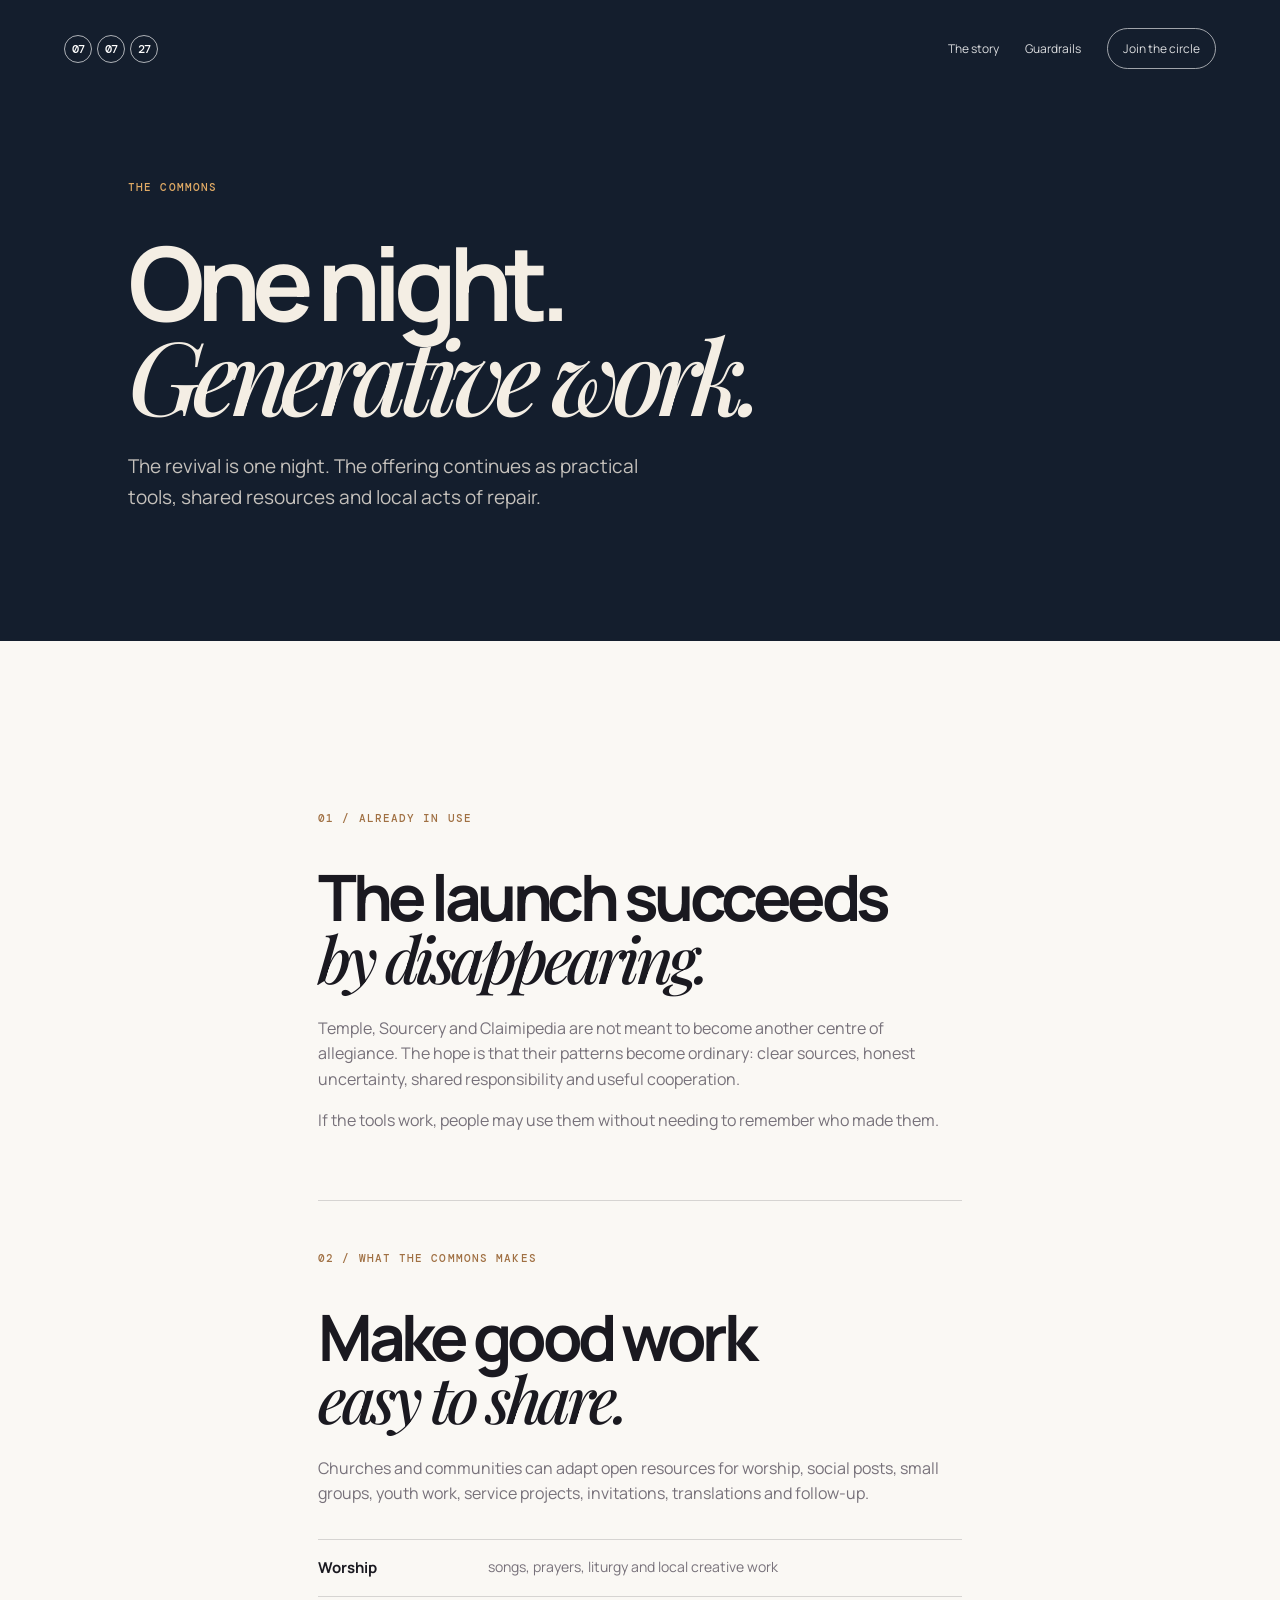
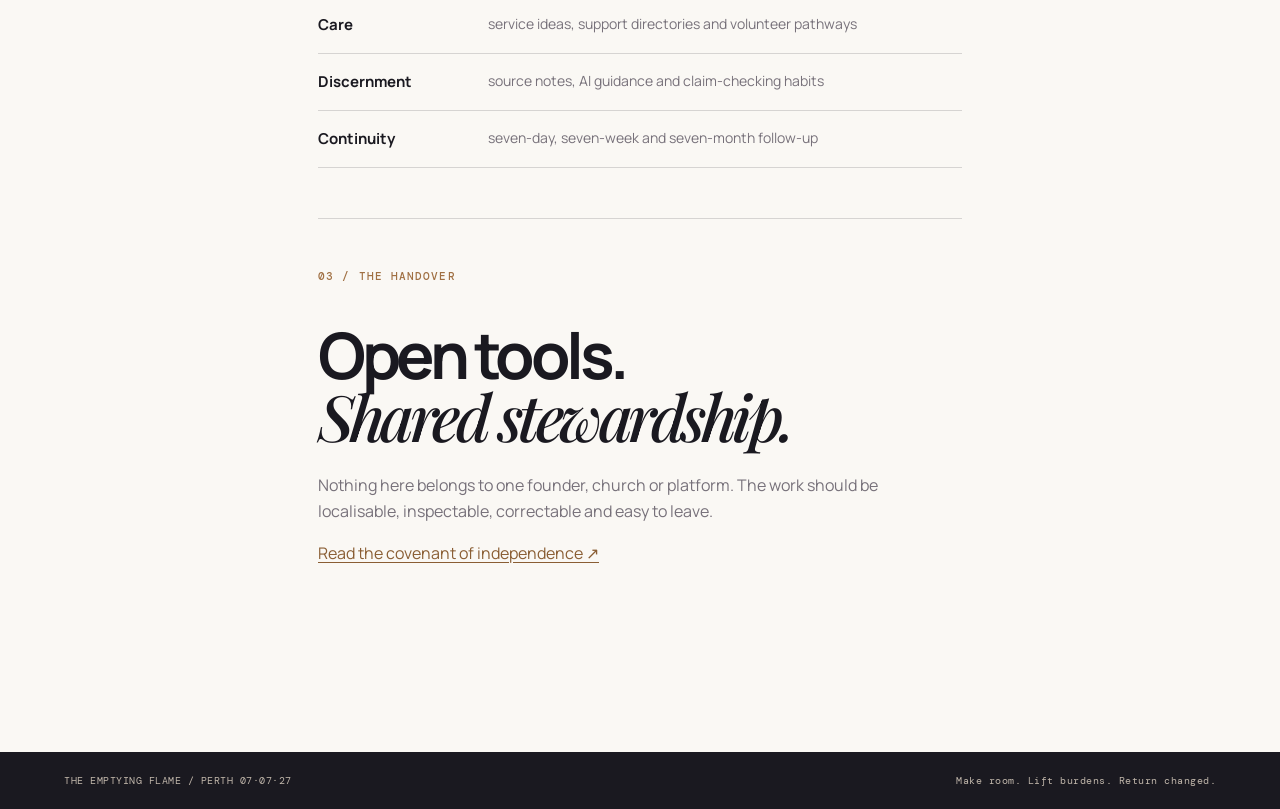
==== commons.html @ be4a9e88 "Expand site around the kenotic architecture" ====
<!doctype html>
<html lang="en-AU"><head><meta charset="utf-8"><meta name="viewport" content="width=device-width, initial-scale=1"><meta name="description" content="The open commons behind The Emptying Flame."><title>The commons — The Emptying Flame</title><link rel="stylesheet" href="styles.css"></head>
<body class="source-page"><header class="site-header source-header"><a class="wordmark" href="index.html#top" aria-label="The Emptying Flame home"><span>07</span><span>07</span><span>27</span></a><nav><a href="story.html">The story</a><a href="guardrails.html">Guardrails</a><a class="nav-cta" href="index.html#join">Join the circle</a></nav></header>
<main><section class="source-hero section-dark"><div class="section-kicker">The commons</div><h1>One night.<br><em>Generative work.</em></h1><p>The revival is one night. The offering continues as practical tools, shared resources and local acts of repair.</p></section>
<section class="source-copy section"><article><div class="section-kicker">01 / Already in use</div><h2>The launch succeeds<br><em>by disappearing.</em></h2><p>Temple, Sourcery and Claimipedia are not meant to become another centre of allegiance. The hope is that their patterns become ordinary: clear sources, honest uncertainty, shared responsibility and useful cooperation.</p><p>If the tools work, people may use them without needing to remember who made them.</p></article>
<article><div class="section-kicker">02 / What the commons makes</div><h2>Make good work<br><em>easy to share.</em></h2><p>Churches and communities can adapt open resources for worship, social posts, small groups, youth work, service projects, invitations, translations and follow-up.</p><div class="commons-list"><div><b>Worship</b><span>songs, prayers, liturgy and local creative work</span></div><div><b>Care</b><span>service ideas, support directories and volunteer pathways</span></div><div><b>Discernment</b><span>source notes, AI guidance and claim-checking habits</span></div><div><b>Continuity</b><span>seven-day, seven-week and seven-month follow-up</span></div></div></article>
<article><div class="section-kicker">03 / The handover</div><h2>Open tools.<br><em>Shared stewardship.</em></h2><p>Nothing here belongs to one founder, church or platform. The work should be localisable, inspectable, correctable and easy to leave.</p><p><a href="guardrails.html">Read the covenant of independence ↗</a></p></article></section></main><footer><span>THE EMPTYING FLAME / PERTH 07·07·27</span><span>Make room. Lift burdens. Return changed.</span></footer></body></html>
---- styles.css ----
@import url('https://fonts.googleapis.com/css2?family=DM+Mono:wght@400;500&family=Manrope:wght@400;500;600;700;800&family=Playfair+Display:ital,wght@0,500;1,500;1,600&display=swap');
:root{--ink:#1a1920;--muted:#77717a;--cream:#f2eee6;--paper:#faf8f4;--blue:#26384e;--blue-deep:#141e2d;--gold:#e0aa65;--line:rgba(26,25,32,.16);--serif:'Playfair Display',Georgia,serif;--sans:'Manrope',Arial,sans-serif;--mono:'DM Mono',monospace}*{box-sizing:border-box}html{scroll-behavior:smooth}body{margin:0;background:var(--paper);color:var(--ink);font-family:var(--sans);line-height:1.6}a{color:inherit}.site-header{position:absolute;z-index:10;top:0;left:0;right:0;display:flex;align-items:center;justify-content:space-between;padding:28px 5vw;color:#fff}.wordmark{display:flex;gap:5px;text-decoration:none;font:500 12px var(--mono);letter-spacing:-.08em}.wordmark span{border:1px solid rgba(255,255,255,.65);border-radius:50%;width:28px;height:28px;display:grid;place-items:center}.site-header nav{display:flex;align-items:center;gap:26px;font-size:12px}.site-header nav a{text-decoration:none;opacity:.85}.site-header nav a:hover{opacity:1}.nav-cta{border:1px solid rgba(255,255,255,.7);padding:10px 15px!important;border-radius:999px}.hero{min-height:860px;height:100vh;max-height:980px;position:relative;display:flex;align-items:flex-end;overflow:hidden;background:#172131;color:#fff}.hero-image{position:absolute;inset:0;background-image:url('assets/perth-revival.jpg');background-size:cover;background-position:center}.hero-shade{position:absolute;inset:0;background:linear-gradient(90deg,rgba(10,17,28,.86) 0%,rgba(10,17,28,.40) 52%,rgba(10,17,28,.08) 100%),linear-gradient(0deg,rgba(10,17,28,.72),transparent 52%)}.hero-copy{position:relative;z-index:1;padding:0 5vw 9vh;max-width:760px}.eyebrow,.section-kicker,.node-tag{font:500 11px var(--mono);letter-spacing:.1em;text-transform:uppercase}.eyebrow{color:#f3cd98;margin-bottom:22px}.hero h1{font-size:clamp(72px,12vw,168px);line-height:.84;letter-spacing:-.08em;margin:0 0 34px;font-weight:800}.hero h1 em,.hero h2 em,.hero h2 span,.join h2 em,.sources h2 em{font-family:var(--serif);font-weight:500;letter-spacing:-.055em}.hero-lede{font-size:clamp(17px,2vw,24px);line-height:1.35;max-width:540px;color:#f1eee9;margin:0 0 30px}.hero-actions{display:flex;align-items:center;gap:24px}.button{display:inline-flex;align-items:center;gap:22px;border:0;border-radius:999px;padding:14px 20px;font:600 12px var(--sans);cursor:pointer;text-decoration:none}.button span{font-size:18px;line-height:0}.button-light{background:#f4e7d4;color:var(--ink)}.button-dark{background:var(--ink);color:#fff}.text-link{font-size:12px;text-decoration:none;border-bottom:1px solid rgba(255,255,255,.7);padding-bottom:5px}.text-link span{font-size:16px;margin-left:8px}.hero-note{position:absolute;z-index:1;right:5vw;bottom:9vh;font:11px/1.6 var(--mono);text-transform:uppercase;letter-spacing:.05em;color:#ddc7a8;text-align:right}.section{padding:120px 10vw}.section-kicker{color:#a07043;margin-bottom:42px}.intro{background:var(--paper)}.intro-grid,.flow-heading,.algebra-intro,.sources-grid{display:grid;grid-template-columns:1fr 1fr;gap:10vw}.intro h2,.flow h2,.algebra h2,.sources h2{font-size:clamp(48px,6vw,88px);line-height:.95;letter-spacing:-.07em;margin:0}.intro-body{max-width:480px}.lead{font-size:23px;line-height:1.35;margin-top:0}.pull-quote{margin-top:48px;padding:24px 0;border-top:1px solid var(--line);border-bottom:1px solid var(--line);font:italic 22px/1.35 var(--serif)}.section-dark{background:var(--blue-deep);color:#f4eee4}.section-dark .section-kicker{color:var(--gold)}.principles-grid{display:grid;grid-template-columns:repeat(4,1fr);gap:22px}.principle-card{border-top:1px solid rgba(255,255,255,.35);padding-top:20px}.principle-card span{font:12px var(--mono);color:var(--gold)}.principle-card h3{font-size:24px;margin:36px 0 12px;letter-spacing:-.04em}.principle-card p{color:#b9b5b1;font-size:14px}.flow{background:#e9e4db}.flow-heading{align-items:end;margin-bottom:80px}.flow-heading p{max-width:380px;margin:0;color:var(--muted);font-size:14px}.timeline{border-top:1px solid var(--line)}.timeline-item{display:grid;grid-template-columns:150px 1fr;gap:5vw;padding:26px 0;border-bottom:1px solid var(--line)}.timeline-item time{font:15px var(--mono);color:#a07043}.timeline-item h3{font-size:24px;margin:0 0 5px;letter-spacing:-.04em}.timeline-item p{margin:0;max-width:620px;color:var(--muted);font-size:14px}.timeline-item.highlight{background:#e0aa65;margin:0 -3vw;padding-left:3vw;padding-right:3vw;border:0}.timeline-item.highlight time,.timeline-item.highlight p{color:#51361e}.algebra{background:var(--blue);color:#f4eee4}.algebra .section-kicker{color:var(--gold)}.algebra-intro p{max-width:420px;color:#c5c1bc;margin:0}.algebra-grid{display:grid;grid-template-columns:repeat(4,1fr);gap:1px;background:rgba(255,255,255,.25);margin-top:80px}.algebra-node{background:var(--blue);padding:28px 24px 34px;min-height:240px}.node-tag{color:var(--gold)}.algebra-node h3{font-size:22px;margin:40px 0 10px}.algebra-node p{color:#c5c1bc;font-size:13px;margin:0}.equation{display:flex;justify-content:center;gap:18px;align-items:center;margin-top:62px;font:15px var(--mono);color:var(--gold)}.equation b{font-size:22px;color:#e9e4db}.join{background:#d4a876;padding-top:90px;padding-bottom:90px}.join-card{display:grid;grid-template-columns:1fr 1fr;gap:10vw;align-items:end}.join h2{font-size:clamp(56px,7vw,96px);line-height:.9;letter-spacing:-.08em;margin:0 0 28px}.join p{max-width:450px}.join form{padding-bottom:4px}.join label{display:block;font:11px var(--mono);text-transform:uppercase;margin-bottom:11px}.form-row{display:flex;gap:10px}.form-row input{width:100%;border:0;border-bottom:1px solid var(--ink);background:transparent;padding:13px 0;font:15px var(--sans);outline:none}.form-note{font:11px var(--mono);color:#6b5035;margin-top:15px!important}.sources{padding-top:90px;padding-bottom:110px}.sources-grid{align-items:start}.sources p{max-width:500px;color:var(--muted);margin-top:0}.sources ul{list-style:none;padding:0;margin:30px 0 0;border-top:1px solid var(--line)}.sources li{border-bottom:1px solid var(--line);padding:13px 0;font-size:13px}.sources a{text-decoration:none}.sources a:hover{text-decoration:underline}footer{display:flex;justify-content:space-between;padding:22px 5vw;background:var(--ink);color:#c1b7ab;font:10px var(--mono);letter-spacing:.05em}@media(max-width:800px){.site-header{padding:20px 6vw}.site-header nav a:not(.nav-cta){display:none}.hero{min-height:750px}.hero-copy{padding:0 7vw 12vh}.hero-note{display:none}.section{padding:80px 7vw}.intro-grid,.flow-heading,.algebra-intro,.sources-grid,.join-card{grid-template-columns:1fr;gap:38px}.principles-grid,.algebra-grid{grid-template-columns:1fr 1fr}.principle-card{min-height:190px}.timeline-item{grid-template-columns:78px 1fr;gap:15px}.timeline-item.highlight{margin:0 -5vw;padding-left:5vw;padding-right:5vw}.equation{gap:8px;font-size:11px}.form-row{display:block}.form-row .button{margin-top:18px}footer{display:block;line-height:2.2}}
/* Full process-algebra presentation: six ordered stages, with a narrow-screen collapse. */
.algebra-grid{grid-template-columns:repeat(3,1fr)}
.equation{flex-wrap:wrap}
.algebra-footnote{max-width:720px;margin:32px auto 0;text-align:center;color:#c5c1bc;font-size:12px}
.algebra-footnote a{color:#f0c27f;text-decoration:underline;text-underline-offset:3px}
.source-page{background:var(--paper)}.source-header{position:absolute}.source-hero{padding:180px 10vw 110px;background:var(--blue-deep);color:#f4eee4}.source-hero h1{font-size:clamp(58px,8vw,118px);line-height:.9;letter-spacing:-.08em;margin:0 0 28px}.source-hero h1 em,.source-copy h2 em{font-family:var(--serif);font-weight:500}.source-hero p{max-width:540px;color:#c5c1bc;font-size:19px}.source-copy{max-width:900px;margin:auto}.source-copy article{padding:50px 0;border-bottom:1px solid var(--line)}.source-copy article:last-child{border-bottom:0}.source-copy h2{font-size:clamp(40px,5vw,70px);line-height:.95;letter-spacing:-.07em;margin:0 0 25px}.source-copy p{max-width:650px;color:var(--muted);font-size:16px}.source-copy a{color:#8a5e34;text-decoration:underline;text-underline-offset:3px}
.architecture-heading{display:grid;grid-template-columns:1fr 1fr;gap:10vw;align-items:end;margin-bottom:60px}.architecture-heading h2{font-size:clamp(48px,6vw,88px);line-height:.95;letter-spacing:-.07em;margin:0}.architecture-heading h2 em{font-family:var(--serif);font-weight:500}.architecture-heading p{max-width:420px;color:#c5c1bc;margin:0}.architecture-grid{display:grid;grid-template-columns:repeat(3,1fr);gap:1px;background:rgba(255,255,255,.25)}.architecture-grid a{background:var(--blue-deep);padding:28px 24px 32px;text-decoration:none;min-height:230px}.architecture-grid a:hover{background:#1b2a40}.architecture-grid span{font:12px var(--mono);color:var(--gold)}.architecture-grid h3{font-size:24px;margin:38px 0 10px}.architecture-grid p{color:#c5c1bc;font-size:13px;min-height:48px}.architecture-grid b{font:11px var(--mono);color:var(--gold);text-transform:uppercase;letter-spacing:.06em}.commons-list{border-top:1px solid var(--line);margin-top:32px}.commons-list div{display:grid;grid-template-columns:150px 1fr;gap:20px;padding:16px 0;border-bottom:1px solid var(--line)}.commons-list b{font-size:15px}.commons-list span{color:var(--muted);font-size:14px}
@media(max-width:520px){.algebra-grid{grid-template-columns:1fr}.algebra-node{min-height:0}}
 .consent{display:flex!important;gap:10px;align-items:flex-start;margin-top:16px;color:#51361e;font:11px/1.5 var(--mono)!important;text-transform:none!important}.consent input{margin-top:3px;accent-color:var(--ink)}.consent span{max-width:430px}
@media(max-width:800px){.architecture-heading{grid-template-columns:1fr;gap:38px}.architecture-grid{grid-template-columns:1fr}.architecture-grid a{min-height:0}.commons-list div{grid-template-columns:1fr;gap:4px}}
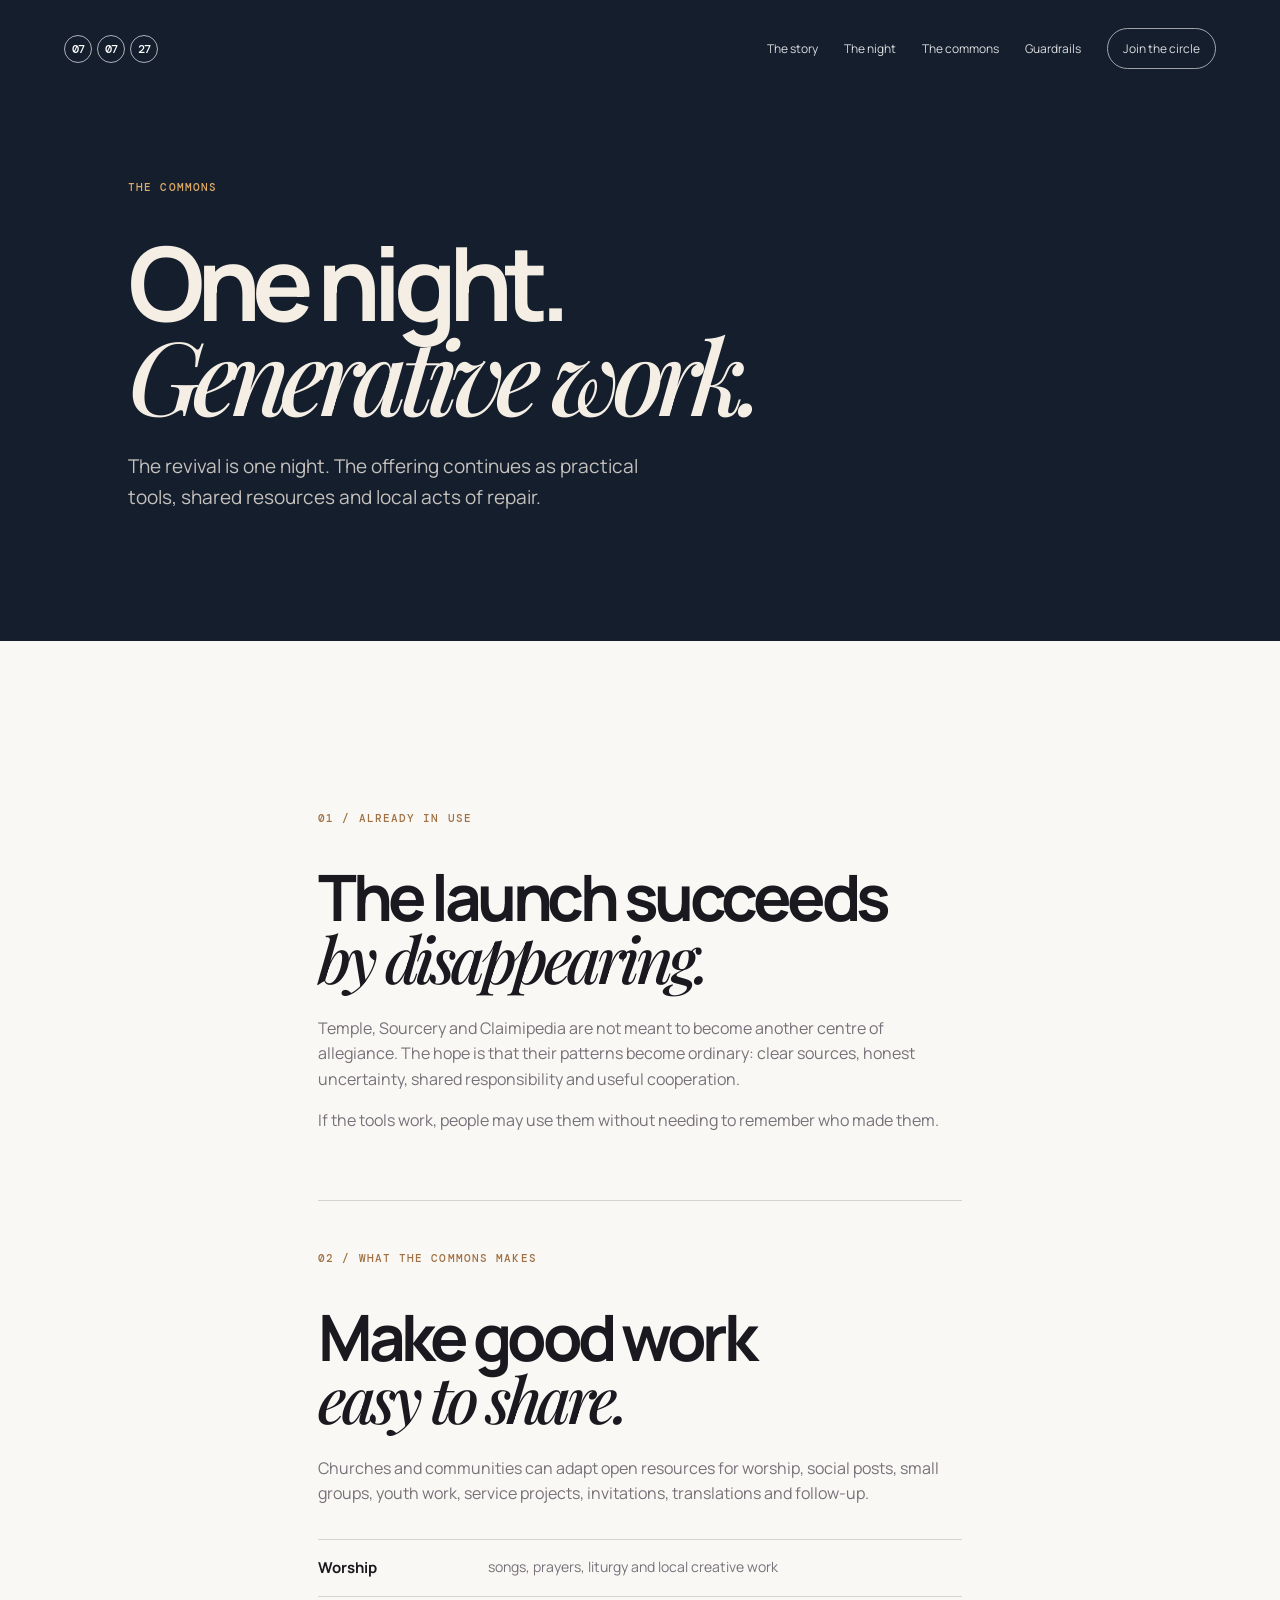
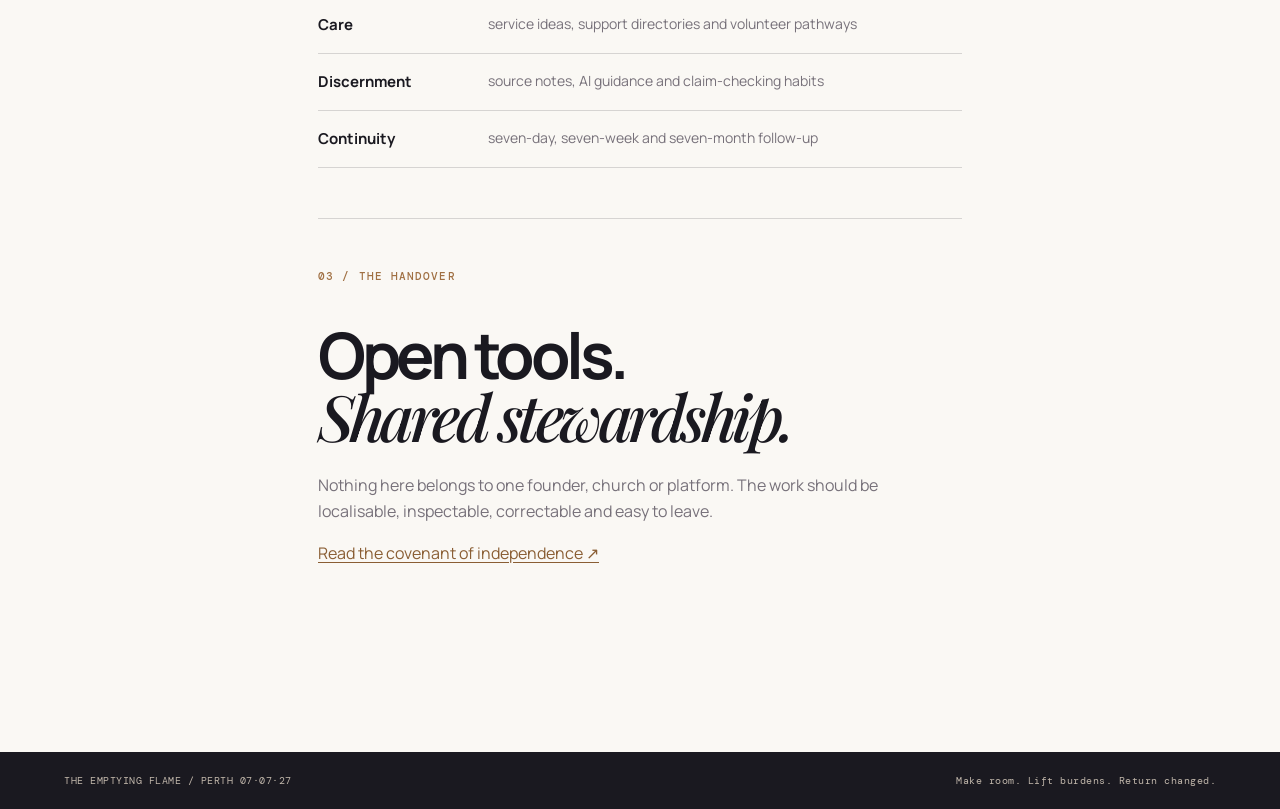
==== commit 3a483ef4: "Unify navigation across event pages" ====
--- a/commons.html
+++ b/commons.html
@@ -1,6 +1,6 @@
 <!doctype html>
 <html lang="en-AU"><head><meta charset="utf-8"><meta name="viewport" content="width=device-width, initial-scale=1"><meta name="description" content="The open commons behind The Emptying Flame."><title>The commons — The Emptying Flame</title><link rel="stylesheet" href="styles.css"></head>
-<body class="source-page"><header class="site-header source-header"><a class="wordmark" href="index.html#top" aria-label="The Emptying Flame home"><span>07</span><span>07</span><span>27</span></a><nav><a href="story.html">The story</a><a href="guardrails.html">Guardrails</a><a class="nav-cta" href="index.html#join">Join the circle</a></nav></header>
+<body class="source-page"><header class="site-header source-header"><a class="wordmark" href="index.html#top" aria-label="The Emptying Flame home"><span>07</span><span>07</span><span>27</span></a><nav><a href="story.html">The story</a><a href="index.html#flow">The night</a><a href="commons.html">The commons</a><a href="guardrails.html">Guardrails</a><a class="nav-cta" href="index.html#join">Join the circle</a></nav></header>
 <main><section class="source-hero section-dark"><div class="section-kicker">The commons</div><h1>One night.<br><em>Generative work.</em></h1><p>The revival is one night. The offering continues as practical tools, shared resources and local acts of repair.</p></section>
 <section class="source-copy section"><article><div class="section-kicker">01 / Already in use</div><h2>The launch succeeds<br><em>by disappearing.</em></h2><p>Temple, Sourcery and Claimipedia are not meant to become another centre of allegiance. The hope is that their patterns become ordinary: clear sources, honest uncertainty, shared responsibility and useful cooperation.</p><p>If the tools work, people may use them without needing to remember who made them.</p></article>
 <article><div class="section-kicker">02 / What the commons makes</div><h2>Make good work<br><em>easy to share.</em></h2><p>Churches and communities can adapt open resources for worship, social posts, small groups, youth work, service projects, invitations, translations and follow-up.</p><div class="commons-list"><div><b>Worship</b><span>songs, prayers, liturgy and local creative work</span></div><div><b>Care</b><span>service ideas, support directories and volunteer pathways</span></div><div><b>Discernment</b><span>source notes, AI guidance and claim-checking habits</span></div><div><b>Continuity</b><span>seven-day, seven-week and seven-month follow-up</span></div></div></article>
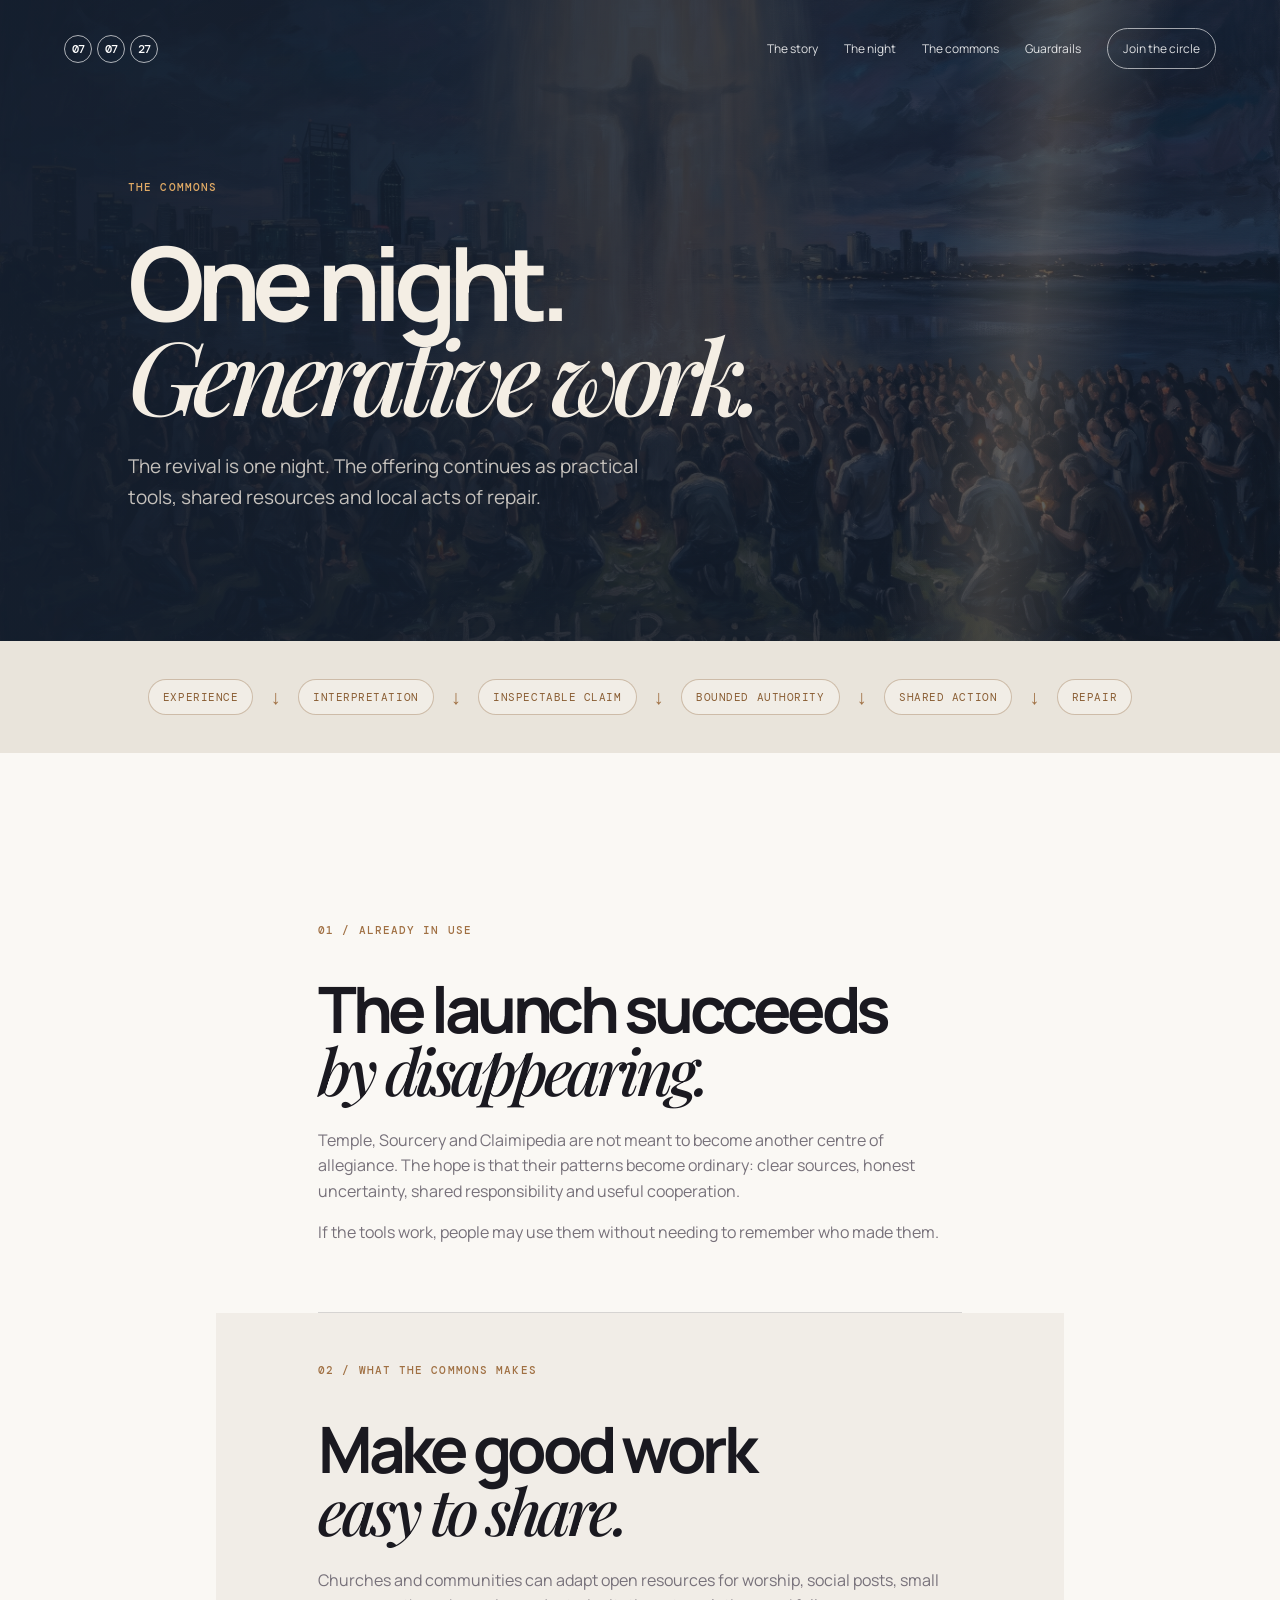
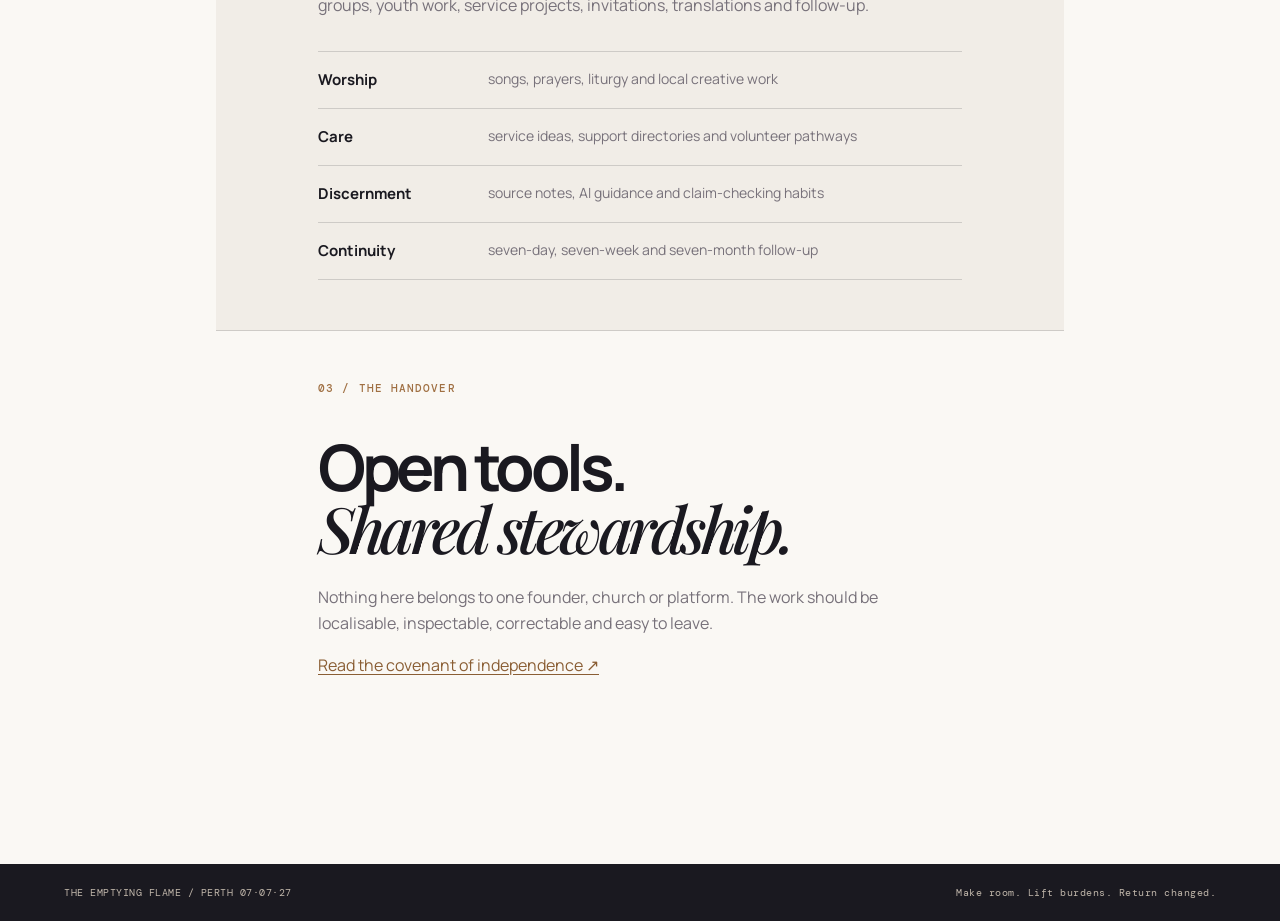
==== commit a8df05f7: "Add shared visual language across deeper pages" ====
--- a/commons.html
+++ b/commons.html
@@ -2,6 +2,7 @@
 <html lang="en-AU"><head><meta charset="utf-8"><meta name="viewport" content="width=device-width, initial-scale=1"><meta name="description" content="The open commons behind The Emptying Flame."><title>The commons — The Emptying Flame</title><link rel="stylesheet" href="styles.css"></head>
 <body class="source-page"><header class="site-header source-header"><a class="wordmark" href="index.html#top" aria-label="The Emptying Flame home"><span>07</span><span>07</span><span>27</span></a><nav><a href="story.html">The story</a><a href="index.html#flow">The night</a><a href="commons.html">The commons</a><a href="guardrails.html">Guardrails</a><a class="nav-cta" href="index.html#join">Join the circle</a></nav></header>
 <main><section class="source-hero section-dark"><div class="section-kicker">The commons</div><h1>One night.<br><em>Generative work.</em></h1><p>The revival is one night. The offering continues as practical tools, shared resources and local acts of repair.</p></section>
+<section class="architecture-flow" aria-label="From experience to repair"><span>experience</span><b>↓</b><span>interpretation</span><b>↓</b><span>inspectable claim</span><b>↓</b><span>bounded authority</span><b>↓</b><span>shared action</span><b>↓</b><span>repair</span></section>
 <section class="source-copy section"><article><div class="section-kicker">01 / Already in use</div><h2>The launch succeeds<br><em>by disappearing.</em></h2><p>Temple, Sourcery and Claimipedia are not meant to become another centre of allegiance. The hope is that their patterns become ordinary: clear sources, honest uncertainty, shared responsibility and useful cooperation.</p><p>If the tools work, people may use them without needing to remember who made them.</p></article>
 <article><div class="section-kicker">02 / What the commons makes</div><h2>Make good work<br><em>easy to share.</em></h2><p>Churches and communities can adapt open resources for worship, social posts, small groups, youth work, service projects, invitations, translations and follow-up.</p><div class="commons-list"><div><b>Worship</b><span>songs, prayers, liturgy and local creative work</span></div><div><b>Care</b><span>service ideas, support directories and volunteer pathways</span></div><div><b>Discernment</b><span>source notes, AI guidance and claim-checking habits</span></div><div><b>Continuity</b><span>seven-day, seven-week and seven-month follow-up</span></div></div></article>
 <article><div class="section-kicker">03 / The handover</div><h2>Open tools.<br><em>Shared stewardship.</em></h2><p>Nothing here belongs to one founder, church or platform. The work should be localisable, inspectable, correctable and easy to leave.</p><p><a href="guardrails.html">Read the covenant of independence ↗</a></p></article></section></main><footer><span>THE EMPTYING FLAME / PERTH 07·07·27</span><span>Make room. Lift burdens. Return changed.</span></footer></body></html>
--- a/styles.css
+++ b/styles.css
@@ -5,8 +5,11 @@
 .equation{flex-wrap:wrap}
 .algebra-footnote{max-width:720px;margin:32px auto 0;text-align:center;color:#c5c1bc;font-size:12px}
 .algebra-footnote a{color:#f0c27f;text-decoration:underline;text-underline-offset:3px}
-.source-page{background:var(--paper)}.source-header{position:absolute}.source-hero{padding:180px 10vw 110px;background:var(--blue-deep);color:#f4eee4}.source-hero h1{font-size:clamp(58px,8vw,118px);line-height:.9;letter-spacing:-.08em;margin:0 0 28px}.source-hero h1 em,.source-copy h2 em{font-family:var(--serif);font-weight:500}.source-hero p{max-width:540px;color:#c5c1bc;font-size:19px}.source-copy{max-width:900px;margin:auto}.source-copy article{padding:50px 0;border-bottom:1px solid var(--line)}.source-copy article:last-child{border-bottom:0}.source-copy h2{font-size:clamp(40px,5vw,70px);line-height:.95;letter-spacing:-.07em;margin:0 0 25px}.source-copy p{max-width:650px;color:var(--muted);font-size:16px}.source-copy a{color:#8a5e34;text-decoration:underline;text-underline-offset:3px}
+.source-page{background:var(--paper)}.source-header{position:absolute}.source-hero{position:relative;overflow:hidden;padding:180px 10vw 110px;background:linear-gradient(90deg,rgba(20,30,45,.96),rgba(20,30,45,.72)),url('assets/perth-revival.jpg') center 42%/cover;color:#f4eee4}.source-hero:after{content:"";position:absolute;right:12%;top:-20%;width:16%;height:150%;background:linear-gradient(90deg,transparent,rgba(244,210,163,.18),transparent);transform:rotate(8deg);pointer-events:none}.source-hero>*{position:relative;z-index:1}.source-hero h1{font-size:clamp(58px,8vw,118px);line-height:.9;letter-spacing:-.08em;margin:0 0 28px}.source-hero h1 em,.source-copy h2 em{font-family:var(--serif);font-weight:500}.source-hero p{max-width:540px;color:#c5c1bc;font-size:19px}.source-copy{max-width:900px;margin:auto}.source-copy article{padding:50px 0;border-bottom:1px solid var(--line)}.source-copy article:nth-child(even){background:rgba(233,228,219,.5);margin-left:-8vw;margin-right:-8vw;padding-left:8vw;padding-right:8vw}.source-copy article:last-child{border-bottom:0}.source-copy h2{font-size:clamp(40px,5vw,70px);line-height:.95;letter-spacing:-.07em;margin:0 0 25px}.source-copy p{max-width:650px;color:var(--muted);font-size:16px}.source-copy a{color:#8a5e34;text-decoration:underline;text-underline-offset:3px}
+.testimony-quote{display:flex;align-items:baseline;gap:22px;margin-top:44px;color:#f0c27f}.testimony-quote span{font:italic clamp(24px,3vw,38px)/1.1 var(--serif)}.testimony-quote small{font:11px var(--mono);letter-spacing:.06em;text-transform:uppercase;color:#d7c7b6}.testimony-path,.architecture-flow{display:flex;justify-content:center;align-items:center;gap:16px;flex-wrap:wrap;padding:28px 7vw;background:#e0aa65;color:#51361e;font:11px var(--mono);letter-spacing:.05em;text-transform:uppercase}.testimony-path b{font-size:18px;font-weight:400}.architecture-flow{background:#e9e4db;color:#8a5e34;padding-top:38px;padding-bottom:38px}.architecture-flow b{font-size:20px;font-weight:400;color:#a07043}.architecture-flow span{padding:10px 14px;border:1px solid rgba(138,94,52,.35);border-radius:999px;background:rgba(250,248,244,.45)}
 .architecture-heading{display:grid;grid-template-columns:1fr 1fr;gap:10vw;align-items:end;margin-bottom:60px}.architecture-heading h2{font-size:clamp(48px,6vw,88px);line-height:.95;letter-spacing:-.07em;margin:0}.architecture-heading h2 em{font-family:var(--serif);font-weight:500}.architecture-heading p{max-width:420px;color:#c5c1bc;margin:0}.architecture-grid{display:grid;grid-template-columns:repeat(3,1fr);gap:1px;background:rgba(255,255,255,.25)}.architecture-grid a{background:var(--blue-deep);padding:28px 24px 32px;text-decoration:none;min-height:230px}.architecture-grid a:hover{background:#1b2a40}.architecture-grid span{font:12px var(--mono);color:var(--gold)}.architecture-grid h3{font-size:24px;margin:38px 0 10px}.architecture-grid p{color:#c5c1bc;font-size:13px;min-height:48px}.architecture-grid b{font:11px var(--mono);color:var(--gold);text-transform:uppercase;letter-spacing:.06em}.commons-list{border-top:1px solid var(--line);margin-top:32px}.commons-list div{display:grid;grid-template-columns:150px 1fr;gap:20px;padding:16px 0;border-bottom:1px solid var(--line)}.commons-list b{font-size:15px}.commons-list span{color:var(--muted);font-size:14px}
 @media(max-width:520px){.algebra-grid{grid-template-columns:1fr}.algebra-node{min-height:0}}
  .consent{display:flex!important;gap:10px;align-items:flex-start;margin-top:16px;color:#51361e;font:11px/1.5 var(--mono)!important;text-transform:none!important}.consent input{margin-top:3px;accent-color:var(--ink)}.consent span{max-width:430px}
 @media(max-width:800px){.architecture-heading{grid-template-columns:1fr;gap:38px}.architecture-grid{grid-template-columns:1fr}.architecture-grid a{min-height:0}.commons-list div{grid-template-columns:1fr;gap:4px}}
+@media(max-width:800px){.site-header{align-items:flex-start;gap:12px}.site-header nav{display:flex;gap:9px;flex-wrap:wrap;justify-content:flex-end;max-width:78%;font-size:10px;line-height:1.2}.site-header nav a:not(.nav-cta){display:inline}.site-header nav a{white-space:nowrap}.nav-cta{padding:7px 10px!important}}
+@media(max-width:520px){.source-copy article:nth-child(even){margin-left:-7vw;margin-right:-7vw;padding-left:7vw;padding-right:7vw}.testimony-quote{display:block}.testimony-quote small{display:block;margin-top:12px}.testimony-path,.architecture-flow{gap:8px;font-size:9px}.architecture-flow b{width:100%;text-align:center;line-height:.6}}
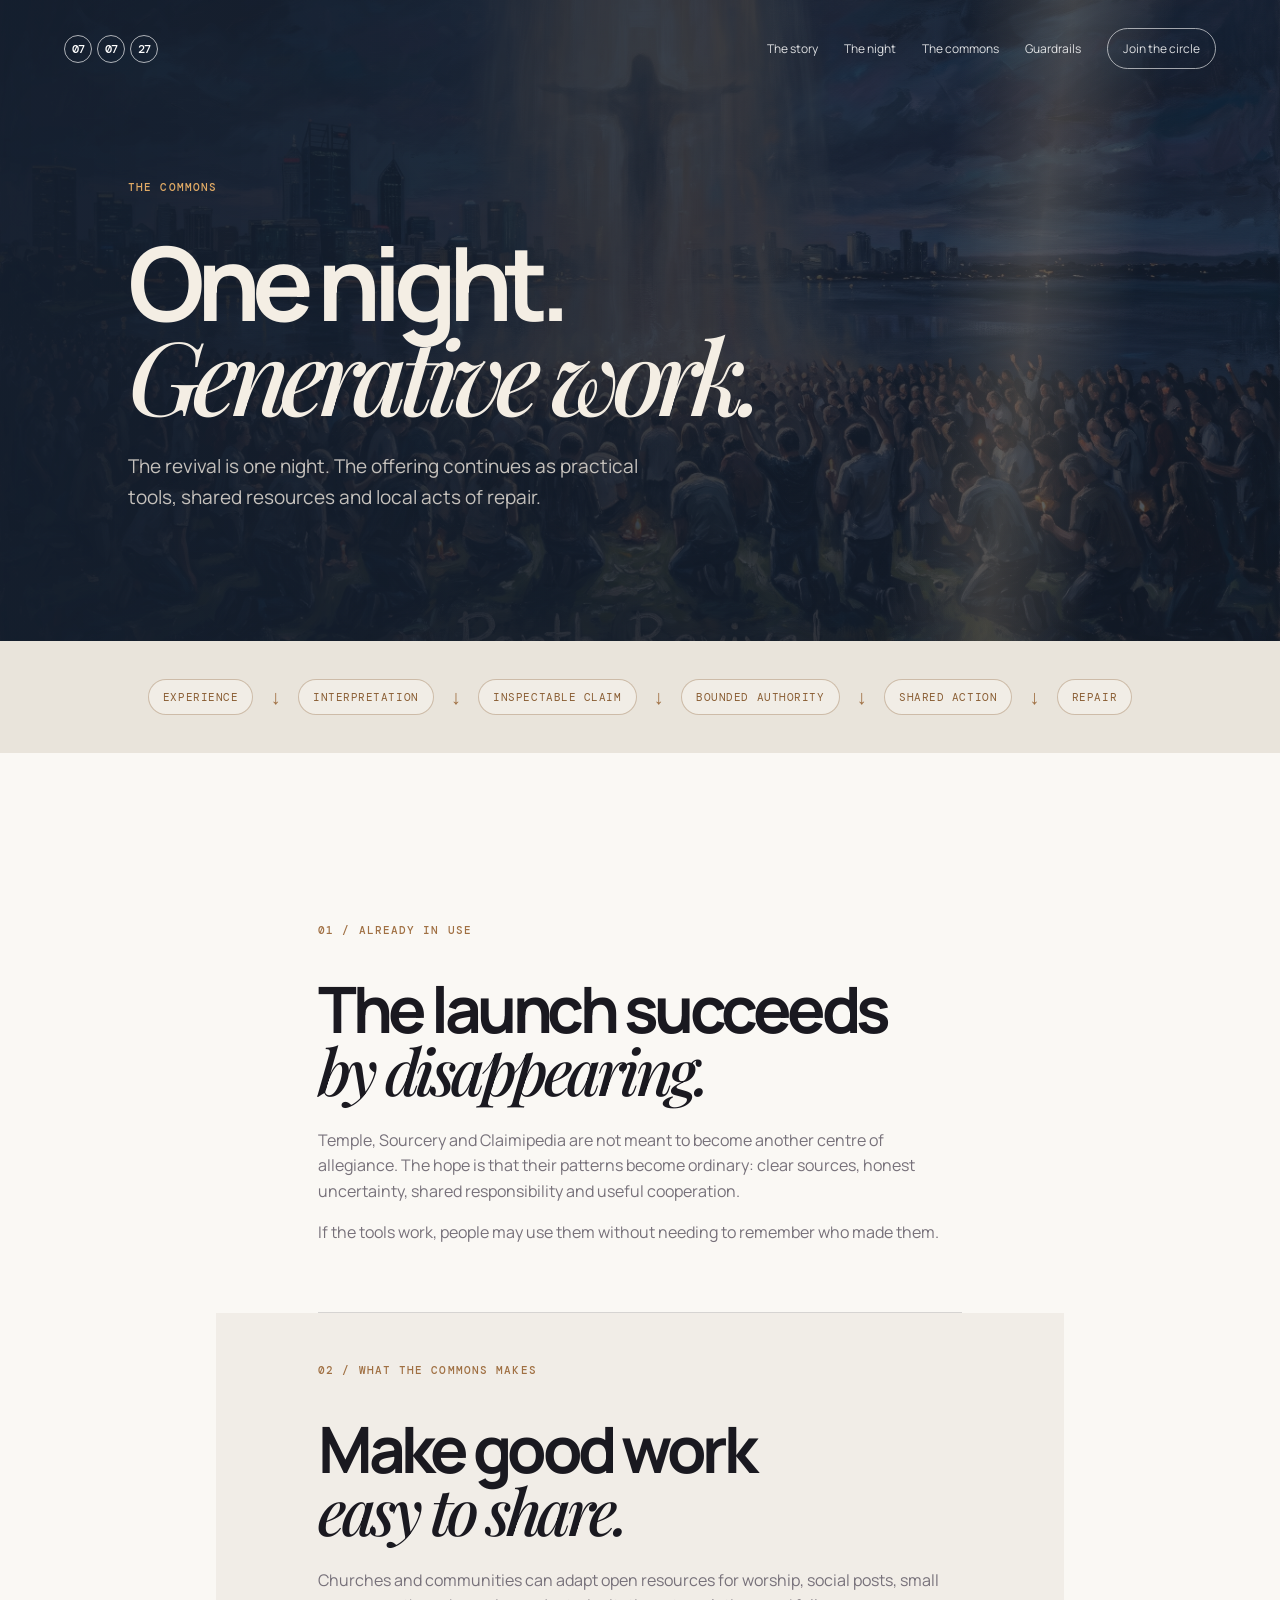
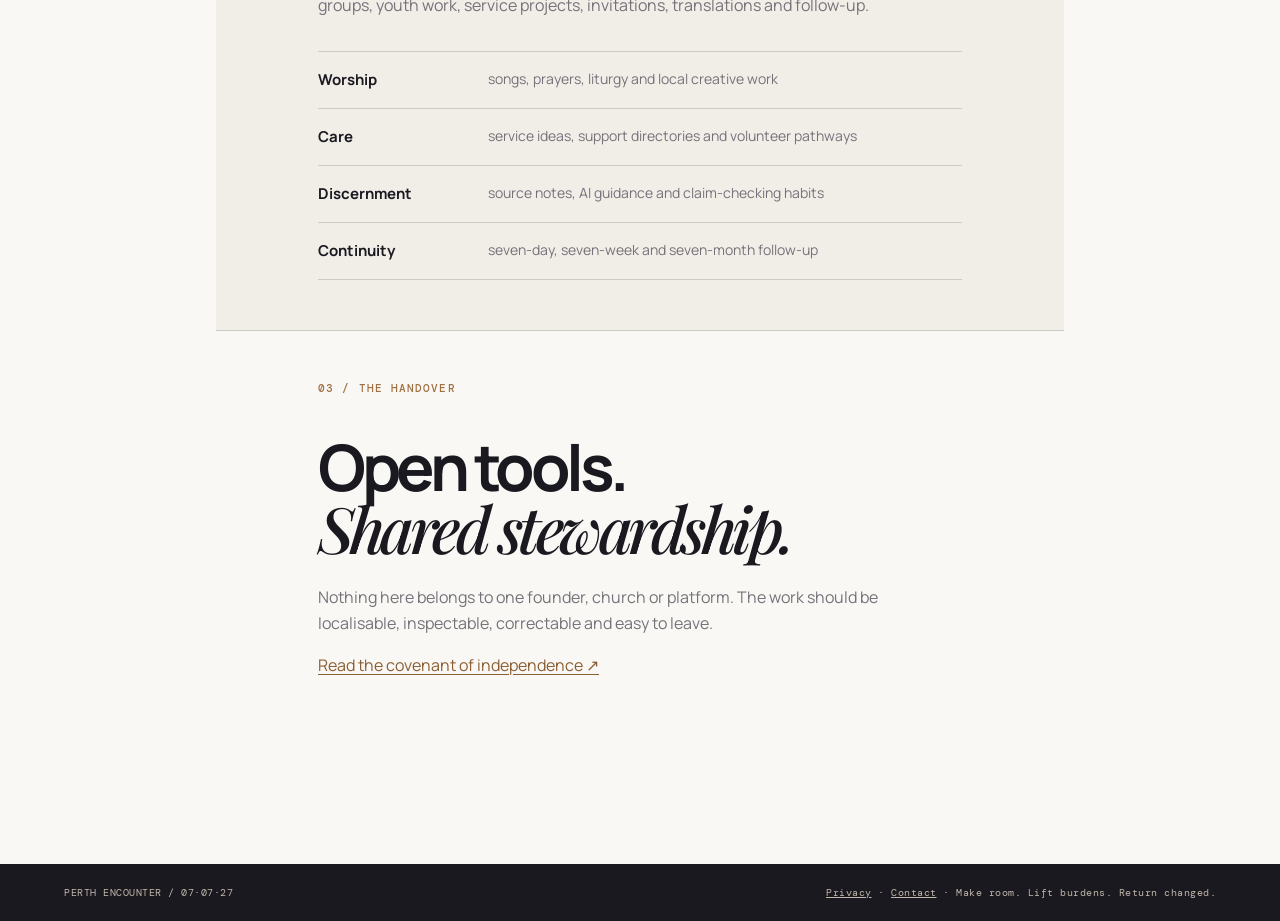
==== commit b7b10924: "Complete Perth Encounter website" ====
--- a/commons.html
+++ b/commons.html
@@ -1,8 +1,8 @@
-<!doctype html>
-<html lang="en-AU"><head><meta charset="utf-8"><meta name="viewport" content="width=device-width, initial-scale=1"><meta name="description" content="The open commons behind The Emptying Flame."><title>The commons — The Emptying Flame</title><link rel="stylesheet" href="styles.css"></head>
-<body class="source-page"><header class="site-header source-header"><a class="wordmark" href="index.html#top" aria-label="The Emptying Flame home"><span>07</span><span>07</span><span>27</span></a><nav><a href="story.html">The story</a><a href="index.html#flow">The night</a><a href="commons.html">The commons</a><a href="guardrails.html">Guardrails</a><a class="nav-cta" href="index.html#join">Join the circle</a></nav></header>
+<!doctype html><script defer src="script.js"></script>
+<html lang="en-AU"><head><meta charset="utf-8"><meta name="viewport" content="width=device-width, initial-scale=1"><meta name="description" content="The open commons behind Perth Encounter."><title>The commons — Perth Encounter</title><link rel="stylesheet" href="styles.css"></head>
+<body class="source-page"><header class="site-header source-header"><a class="wordmark" href="index.html#top" aria-label="Perth Encounter home"><span>07</span><span>07</span><span>27</span></a><button class="menu-toggle" type="button" aria-expanded="false" aria-controls="site-nav">Menu</button><nav id="site-nav" aria-label="Main navigation"><a href="story.html">The story</a><a href="index.html#flow">The night</a><a href="commons.html">The commons</a><a href="guardrails.html">Guardrails</a><a class="nav-cta" href="index.html#join">Join the circle</a></nav></header>
 <main><section class="source-hero section-dark"><div class="section-kicker">The commons</div><h1>One night.<br><em>Generative work.</em></h1><p>The revival is one night. The offering continues as practical tools, shared resources and local acts of repair.</p></section>
 <section class="architecture-flow" aria-label="From experience to repair"><span>experience</span><b>↓</b><span>interpretation</span><b>↓</b><span>inspectable claim</span><b>↓</b><span>bounded authority</span><b>↓</b><span>shared action</span><b>↓</b><span>repair</span></section>
 <section class="source-copy section"><article><div class="section-kicker">01 / Already in use</div><h2>The launch succeeds<br><em>by disappearing.</em></h2><p>Temple, Sourcery and Claimipedia are not meant to become another centre of allegiance. The hope is that their patterns become ordinary: clear sources, honest uncertainty, shared responsibility and useful cooperation.</p><p>If the tools work, people may use them without needing to remember who made them.</p></article>
 <article><div class="section-kicker">02 / What the commons makes</div><h2>Make good work<br><em>easy to share.</em></h2><p>Churches and communities can adapt open resources for worship, social posts, small groups, youth work, service projects, invitations, translations and follow-up.</p><div class="commons-list"><div><b>Worship</b><span>songs, prayers, liturgy and local creative work</span></div><div><b>Care</b><span>service ideas, support directories and volunteer pathways</span></div><div><b>Discernment</b><span>source notes, AI guidance and claim-checking habits</span></div><div><b>Continuity</b><span>seven-day, seven-week and seven-month follow-up</span></div></div></article>
-<article><div class="section-kicker">03 / The handover</div><h2>Open tools.<br><em>Shared stewardship.</em></h2><p>Nothing here belongs to one founder, church or platform. The work should be localisable, inspectable, correctable and easy to leave.</p><p><a href="guardrails.html">Read the covenant of independence ↗</a></p></article></section></main><footer><span>THE EMPTYING FLAME / PERTH 07·07·27</span><span>Make room. Lift burdens. Return changed.</span></footer></body></html>
+<article><div class="section-kicker">03 / The handover</div><h2>Open tools.<br><em>Shared stewardship.</em></h2><p>Nothing here belongs to one founder, church or platform. The work should be localisable, inspectable, correctable and easy to leave.</p><p><a href="guardrails.html">Read the covenant of independence ↗</a></p></article></section></main><footer><span>PERTH ENCOUNTER / 07·07·27</span><span><a href="privacy.html">Privacy</a> · <a href="contact.html">Contact</a> · Make room. Lift burdens. Return changed.</span></footer></body></html>
--- a/styles.css
+++ b/styles.css
@@ -13,3 +13,6 @@
 @media(max-width:800px){.architecture-heading{grid-template-columns:1fr;gap:38px}.architecture-grid{grid-template-columns:1fr}.architecture-grid a{min-height:0}.commons-list div{grid-template-columns:1fr;gap:4px}}
 @media(max-width:800px){.site-header{align-items:flex-start;gap:12px}.site-header nav{display:flex;gap:9px;flex-wrap:wrap;justify-content:flex-end;max-width:78%;font-size:10px;line-height:1.2}.site-header nav a:not(.nav-cta){display:inline}.site-header nav a{white-space:nowrap}.nav-cta{padding:7px 10px!important}}
 @media(max-width:520px){.source-copy article:nth-child(even){margin-left:-7vw;margin-right:-7vw;padding-left:7vw;padding-right:7vw}.testimony-quote{display:block}.testimony-quote small{display:block;margin-top:12px}.testimony-path,.architecture-flow{gap:8px;font-size:9px}.architecture-flow b{width:100%;text-align:center;line-height:.6}}
+.menu-toggle{display:none;border:1px solid rgba(255,255,255,.7);border-radius:999px;background:transparent;color:#fff;padding:8px 12px;font:500 11px var(--mono);cursor:pointer}.site-header a:focus-visible,.site-header button:focus-visible,.button:focus-visible,.source-copy a:focus-visible,.sources a:focus-visible,footer a:focus-visible{outline:3px solid var(--gold);outline-offset:4px}.form-row input:focus-visible{outline:2px solid var(--ink);outline-offset:4px}.source-copy article:nth-child(even) a{color:#6f4b2d}
+@media(max-width:800px){.menu-toggle{display:block;margin-left:auto}.site-header nav{display:none}.site-header nav.is-open{display:flex;position:absolute;top:68px;right:6vw;max-width:calc(100% - 12vw);padding:14px;background:rgba(20,30,45,.96);border:1px solid rgba(255,255,255,.25);border-radius:14px;box-shadow:0 16px 35px rgba(0,0,0,.25);flex-direction:column;align-items:flex-end;gap:14px}.site-header nav.is-open .nav-cta{margin-top:3px}}
+@media(prefers-reduced-motion:reduce){html{scroll-behavior:auto}.hero-image,.source-hero:after{transition:none}}
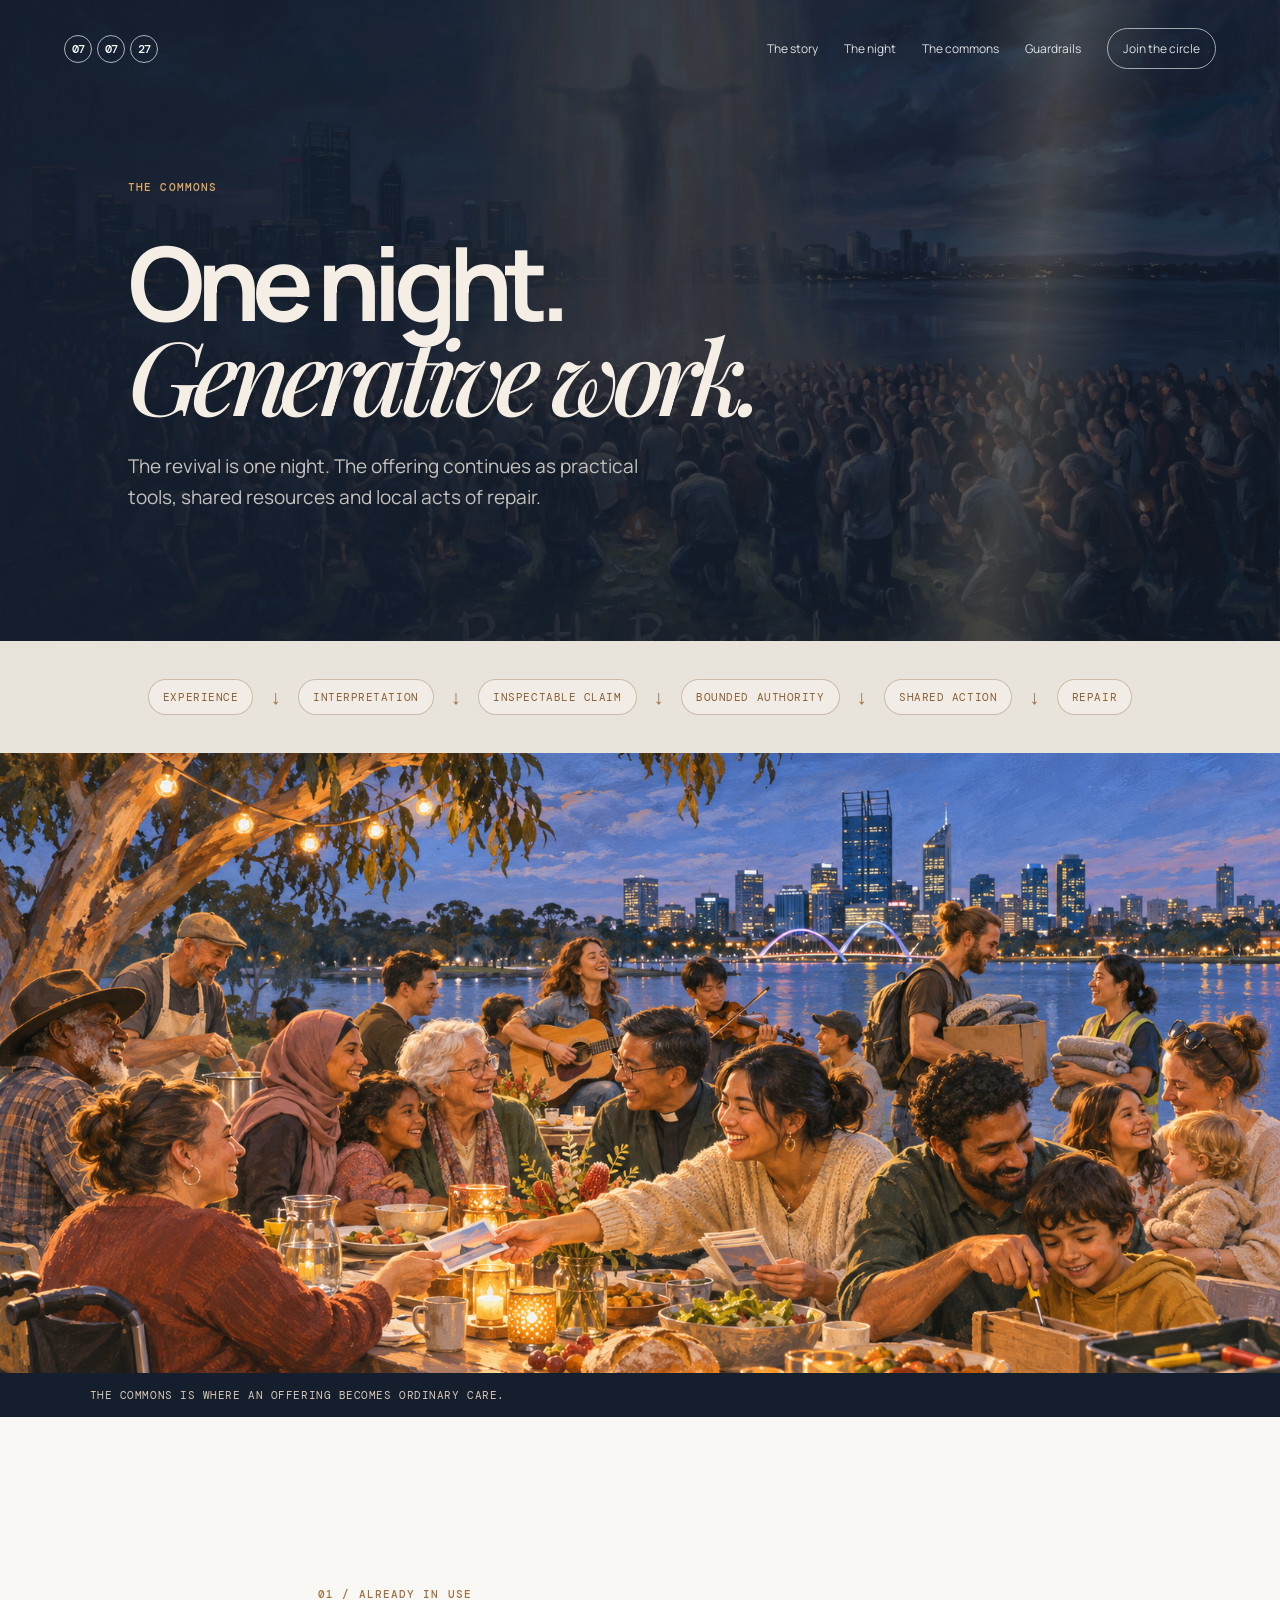
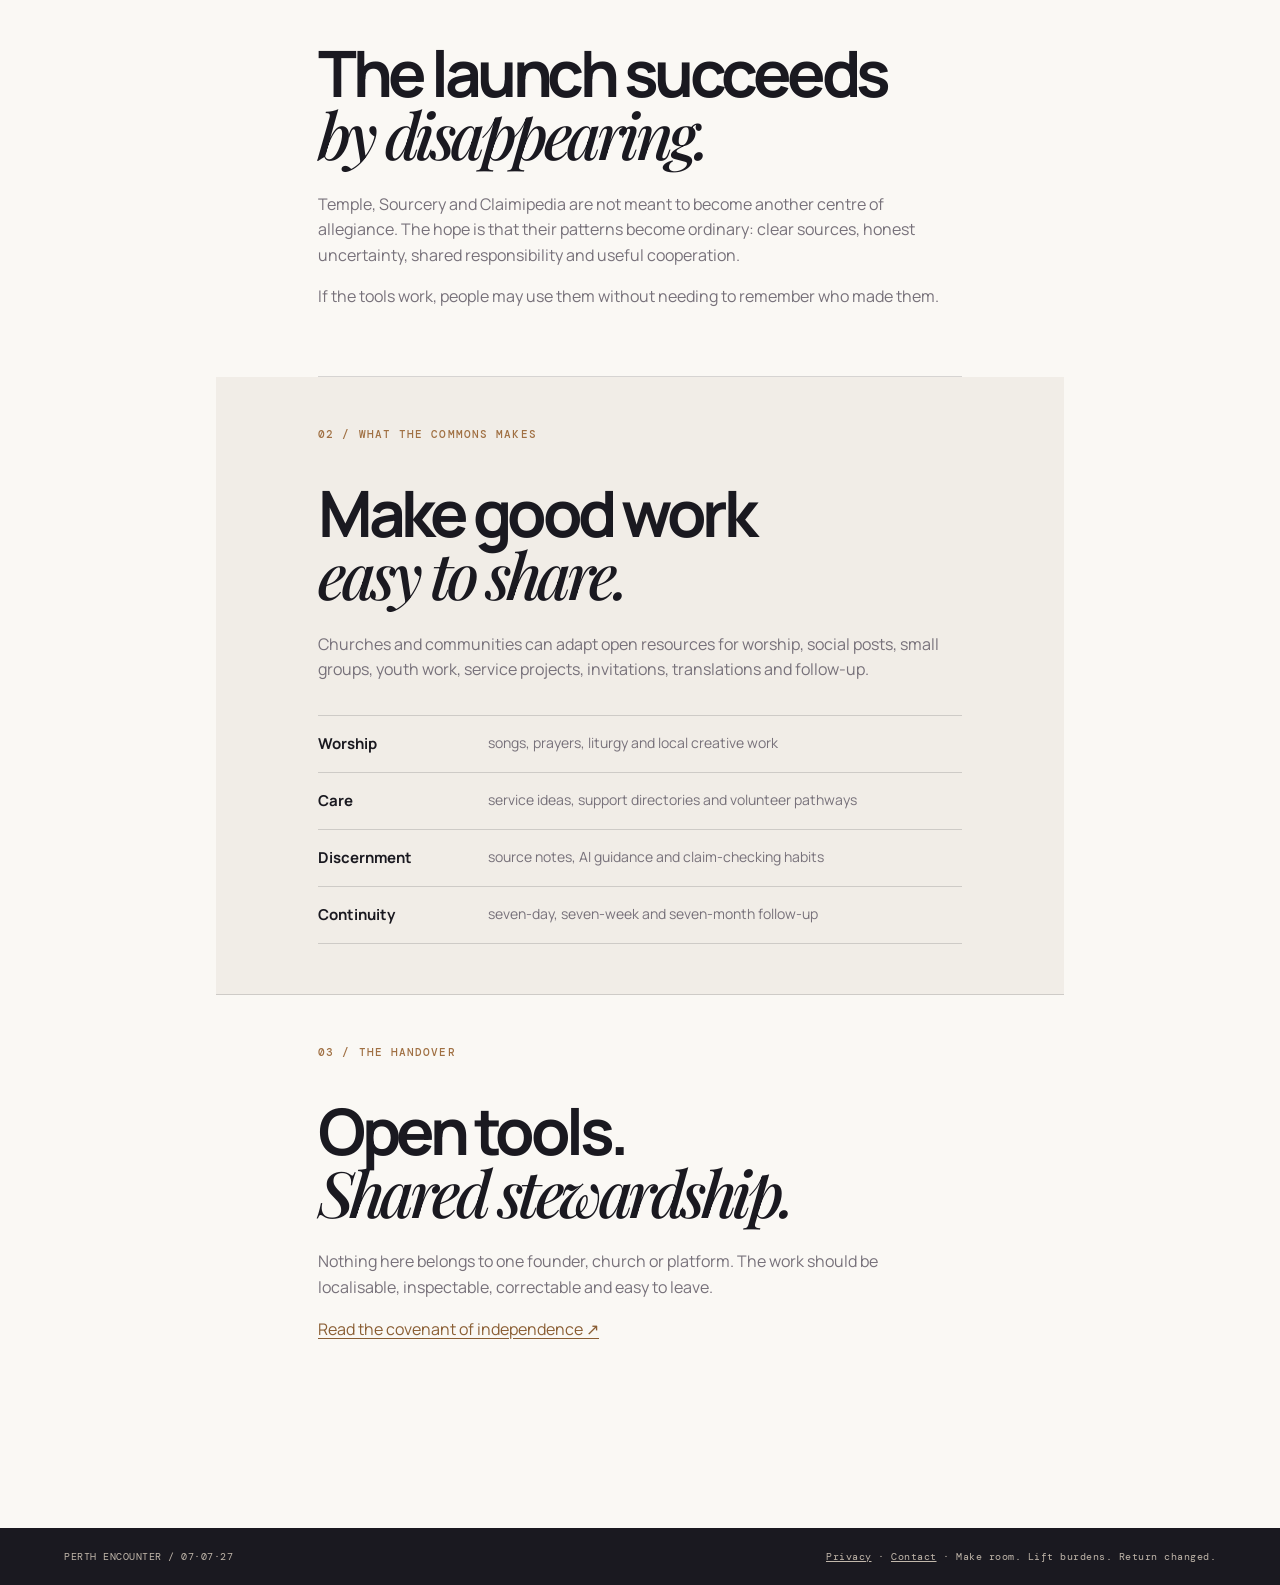
==== commit c5ac93b8: "Add social previews favicon and supporting artwork" ====
--- a/commons.html
+++ b/commons.html
@@ -1,8 +1,9 @@
-<!doctype html><script defer src="script.js"></script>
+<!doctype html><link rel="icon" href="assets/favicon.svg" type="image/svg+xml"><script defer src="script.js"></script>
 <html lang="en-AU"><head><meta charset="utf-8"><meta name="viewport" content="width=device-width, initial-scale=1"><meta name="description" content="The open commons behind Perth Encounter."><title>The commons — Perth Encounter</title><link rel="stylesheet" href="styles.css"></head>
 <body class="source-page"><header class="site-header source-header"><a class="wordmark" href="index.html#top" aria-label="Perth Encounter home"><span>07</span><span>07</span><span>27</span></a><button class="menu-toggle" type="button" aria-expanded="false" aria-controls="site-nav">Menu</button><nav id="site-nav" aria-label="Main navigation"><a href="story.html">The story</a><a href="index.html#flow">The night</a><a href="commons.html">The commons</a><a href="guardrails.html">Guardrails</a><a class="nav-cta" href="index.html#join">Join the circle</a></nav></header>
 <main><section class="source-hero section-dark"><div class="section-kicker">The commons</div><h1>One night.<br><em>Generative work.</em></h1><p>The revival is one night. The offering continues as practical tools, shared resources and local acts of repair.</p></section>
 <section class="architecture-flow" aria-label="From experience to repair"><span>experience</span><b>↓</b><span>interpretation</span><b>↓</b><span>inspectable claim</span><b>↓</b><span>bounded authority</span><b>↓</b><span>shared action</span><b>↓</b><span>repair</span></section>
+<figure class="page-image"><img src="assets/commons-gathering.png" alt="A diverse group sharing food, music and practical care beside the Perth skyline at dusk"><figcaption>The commons is where an offering becomes ordinary care.</figcaption></figure>
 <section class="source-copy section"><article><div class="section-kicker">01 / Already in use</div><h2>The launch succeeds<br><em>by disappearing.</em></h2><p>Temple, Sourcery and Claimipedia are not meant to become another centre of allegiance. The hope is that their patterns become ordinary: clear sources, honest uncertainty, shared responsibility and useful cooperation.</p><p>If the tools work, people may use them without needing to remember who made them.</p></article>
 <article><div class="section-kicker">02 / What the commons makes</div><h2>Make good work<br><em>easy to share.</em></h2><p>Churches and communities can adapt open resources for worship, social posts, small groups, youth work, service projects, invitations, translations and follow-up.</p><div class="commons-list"><div><b>Worship</b><span>songs, prayers, liturgy and local creative work</span></div><div><b>Care</b><span>service ideas, support directories and volunteer pathways</span></div><div><b>Discernment</b><span>source notes, AI guidance and claim-checking habits</span></div><div><b>Continuity</b><span>seven-day, seven-week and seven-month follow-up</span></div></div></article>
 <article><div class="section-kicker">03 / The handover</div><h2>Open tools.<br><em>Shared stewardship.</em></h2><p>Nothing here belongs to one founder, church or platform. The work should be localisable, inspectable, correctable and easy to leave.</p><p><a href="guardrails.html">Read the covenant of independence ↗</a></p></article></section></main><footer><span>PERTH ENCOUNTER / 07·07·27</span><span><a href="privacy.html">Privacy</a> · <a href="contact.html">Contact</a> · Make room. Lift burdens. Return changed.</span></footer></body></html>
--- a/styles.css
+++ b/styles.css
@@ -13,6 +13,7 @@
 @media(max-width:800px){.architecture-heading{grid-template-columns:1fr;gap:38px}.architecture-grid{grid-template-columns:1fr}.architecture-grid a{min-height:0}.commons-list div{grid-template-columns:1fr;gap:4px}}
 @media(max-width:800px){.site-header{align-items:flex-start;gap:12px}.site-header nav{display:flex;gap:9px;flex-wrap:wrap;justify-content:flex-end;max-width:78%;font-size:10px;line-height:1.2}.site-header nav a:not(.nav-cta){display:inline}.site-header nav a{white-space:nowrap}.nav-cta{padding:7px 10px!important}}
 @media(max-width:520px){.source-copy article:nth-child(even){margin-left:-7vw;margin-right:-7vw;padding-left:7vw;padding-right:7vw}.testimony-quote{display:block}.testimony-quote small{display:block;margin-top:12px}.testimony-path,.architecture-flow{gap:8px;font-size:9px}.architecture-flow b{width:100%;text-align:center;line-height:.6}}
+.page-image{margin:0;background:var(--blue-deep);color:#f4eee4}.page-image img{display:block;width:100%;height:min(52vw,620px);object-fit:cover}.page-image figcaption{padding:15px 7vw;font:11px var(--mono);letter-spacing:.05em;text-transform:uppercase;color:#d7c7b6}.page-image-quiet img{object-position:center 45%}
 .menu-toggle{display:none;border:1px solid rgba(255,255,255,.7);border-radius:999px;background:transparent;color:#fff;padding:8px 12px;font:500 11px var(--mono);cursor:pointer}.site-header a:focus-visible,.site-header button:focus-visible,.button:focus-visible,.source-copy a:focus-visible,.sources a:focus-visible,footer a:focus-visible{outline:3px solid var(--gold);outline-offset:4px}.form-row input:focus-visible{outline:2px solid var(--ink);outline-offset:4px}.source-copy article:nth-child(even) a{color:#6f4b2d}
 @media(max-width:800px){.menu-toggle{display:block;margin-left:auto}.site-header nav{display:none}.site-header nav.is-open{display:flex;position:absolute;top:68px;right:6vw;max-width:calc(100% - 12vw);padding:14px;background:rgba(20,30,45,.96);border:1px solid rgba(255,255,255,.25);border-radius:14px;box-shadow:0 16px 35px rgba(0,0,0,.25);flex-direction:column;align-items:flex-end;gap:14px}.site-header nav.is-open .nav-cta{margin-top:3px}}
 @media(prefers-reduced-motion:reduce){html{scroll-behavior:auto}.hero-image,.source-hero:after{transition:none}}
